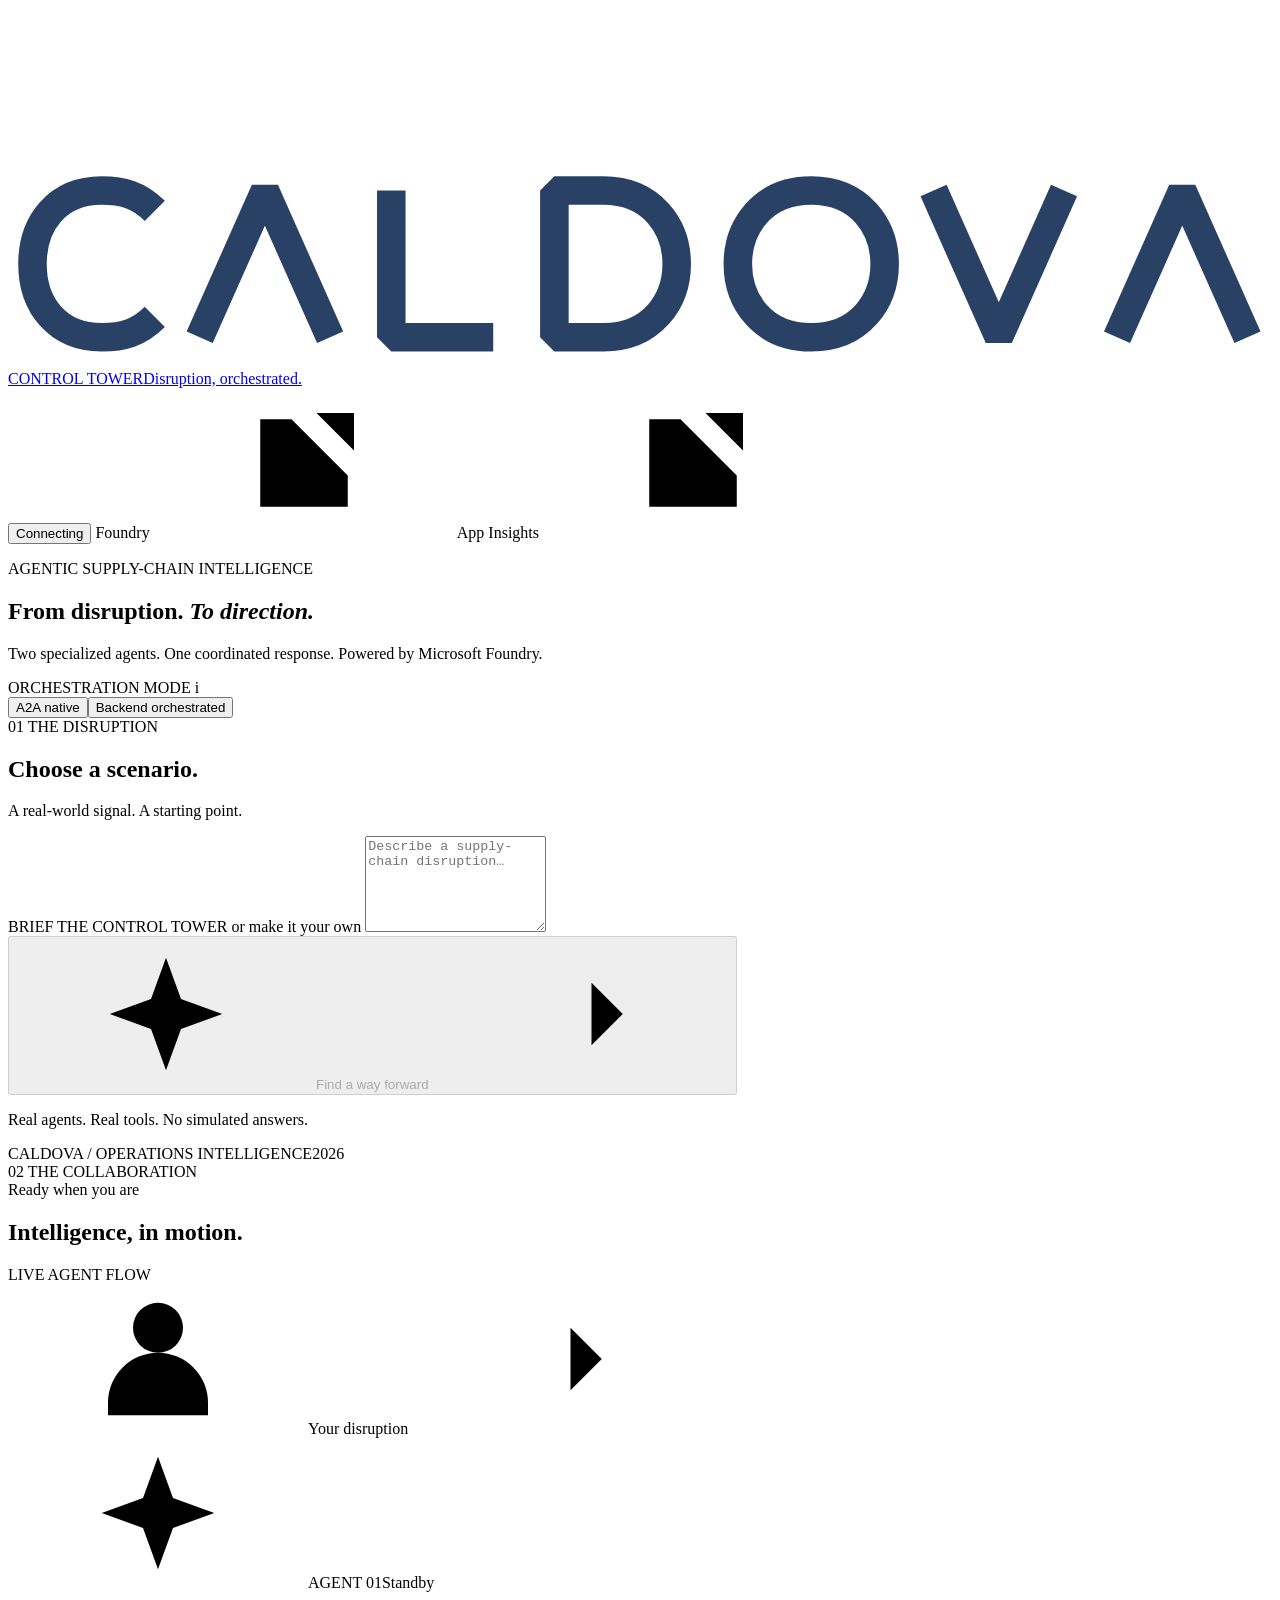
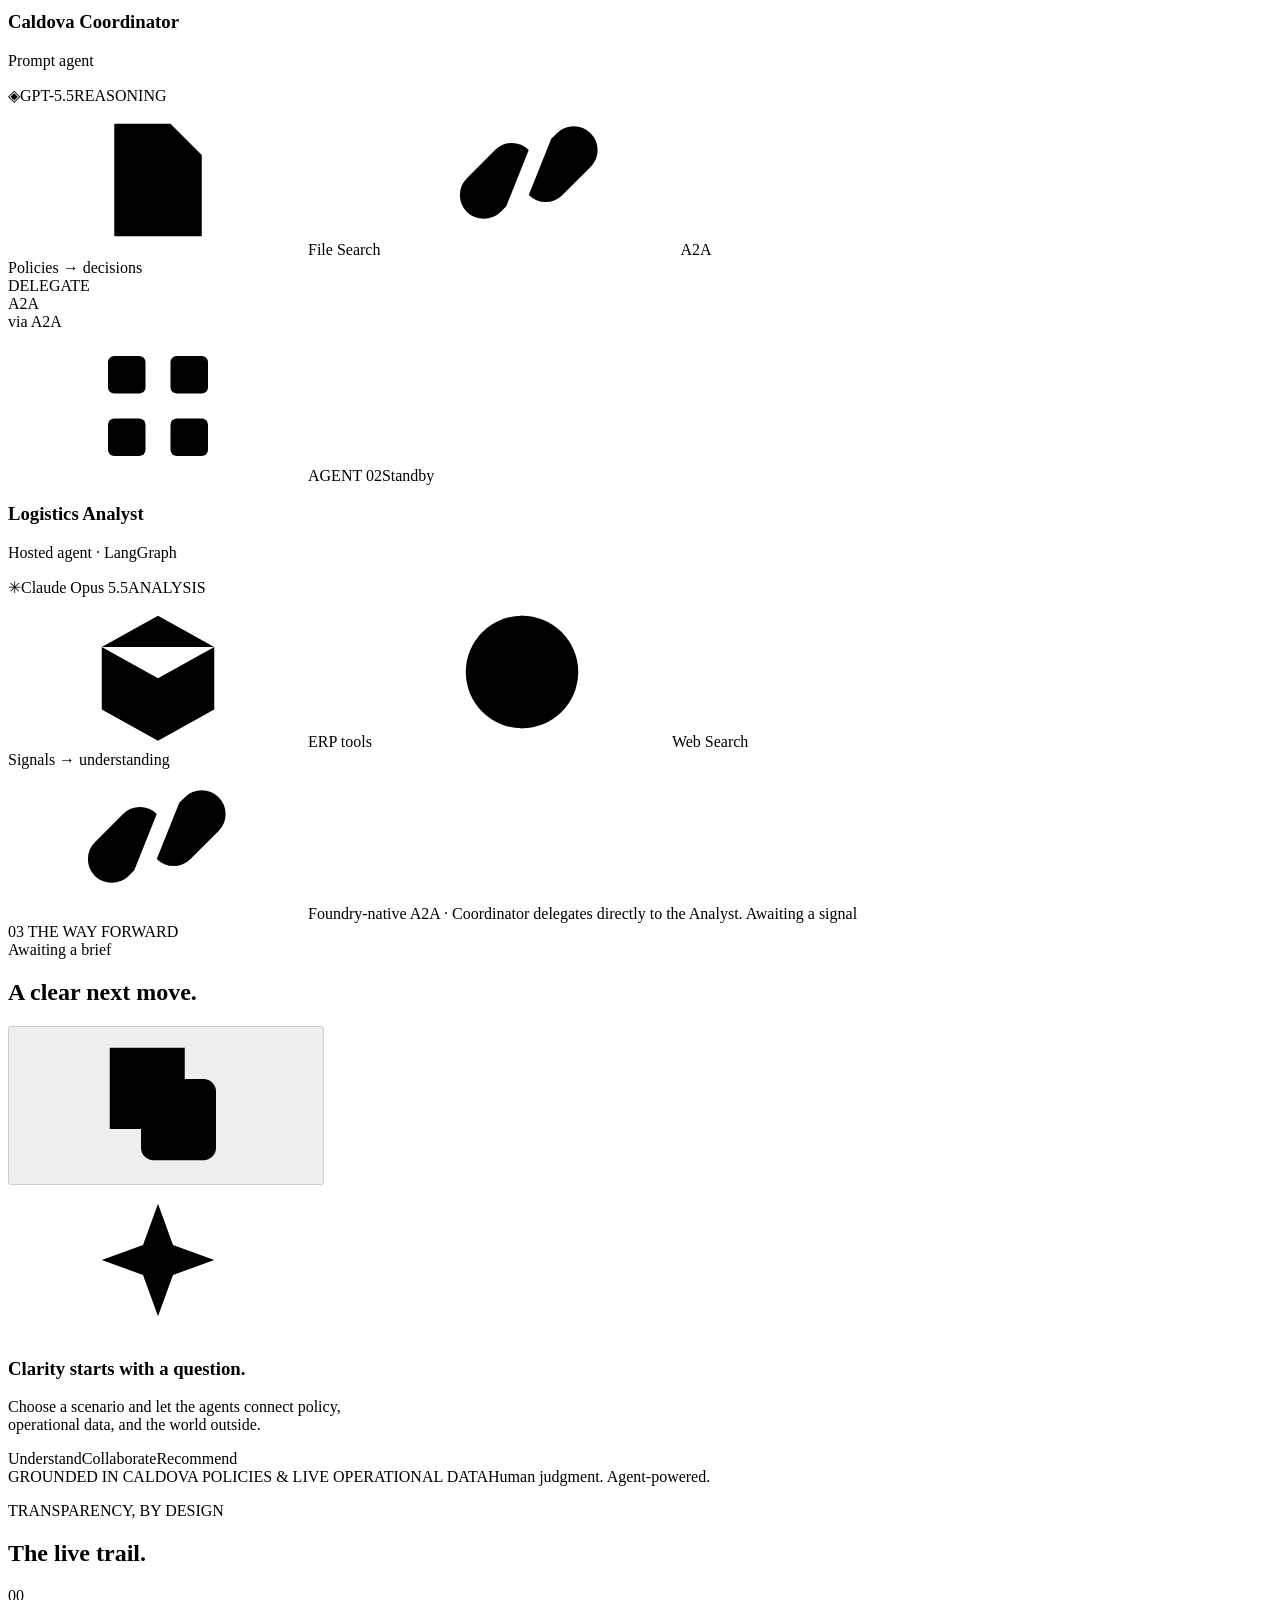
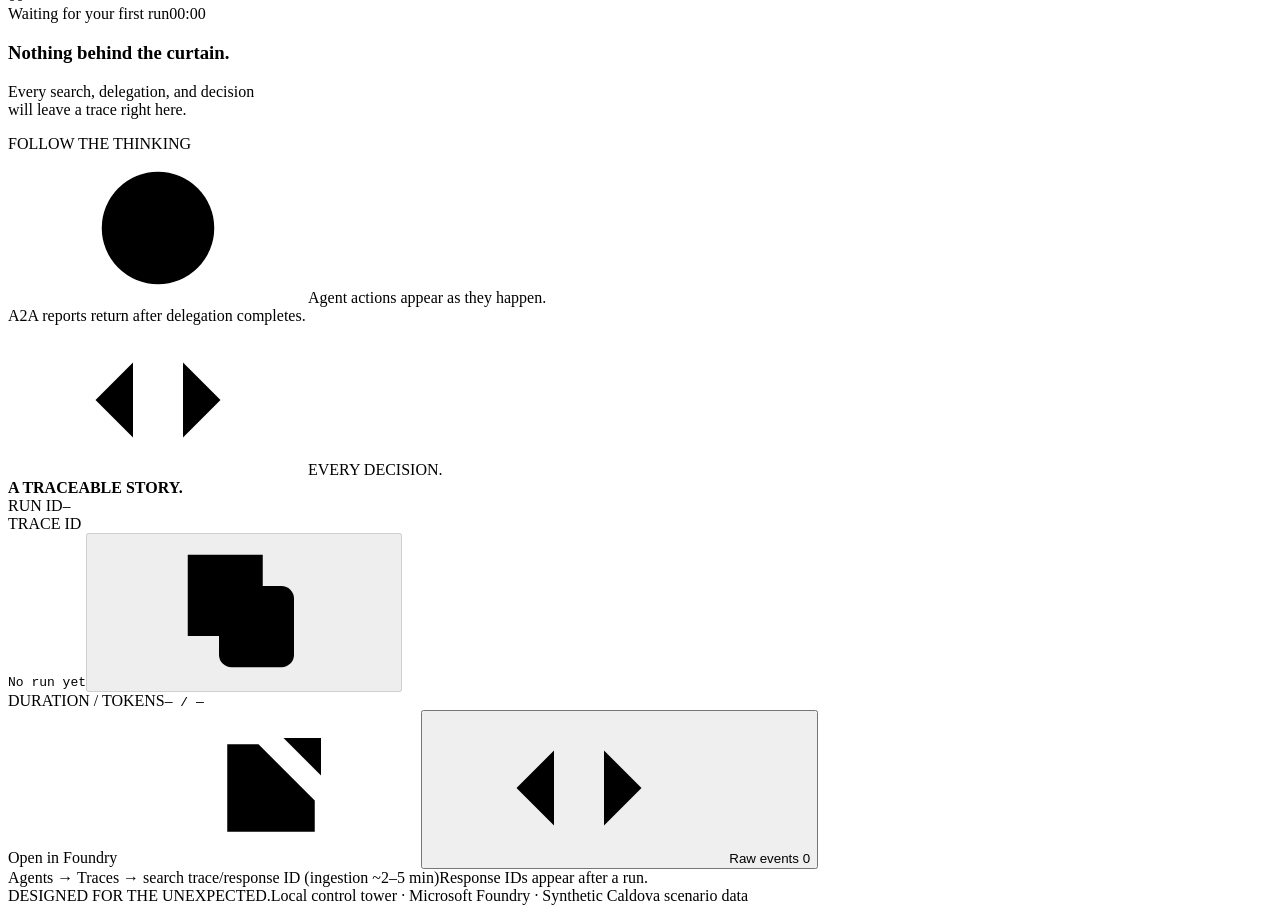
==== app/frontend/index.html @ 80d9e2ce "Caldova Control Tower: Microsoft Foundry multi-agent demo Two Microsoft Foundry agents handle a supp" ====
<!doctype html>
<html lang="en">
<head>
  <meta charset="utf-8">
  <meta name="viewport" content="width=device-width, initial-scale=1">
  <meta name="theme-color" content="#ECECEC">
  <meta name="description" content="Caldova Control Tower — real Microsoft Foundry agents, working together on supply-chain disruption response.">
  <title>CALDOVA — Control Tower</title>
  <link rel="icon" href="data:image/svg+xml,%3Csvg xmlns='http://www.w3.org/2000/svg' viewBox='0 0 40 40'%3E%3Crect width='40' height='40' rx='12' fill='%232A4166'/%3E%3Cpath d='M28 12a11 11 0 1 0 0 16' fill='none' stroke='white' stroke-width='4'/%3E%3C/svg%3E">
  <link rel="stylesheet" href="/static/styles.css">
  <script type="module" src="/static/app.js"></script>
</head>
<body>
  <svg class="icon-library" aria-hidden="true" xmlns="http://www.w3.org/2000/svg">
    <symbol id="i-arrow" viewBox="0 0 24 24"><path d="M5 12h14m-5-5 5 5-5 5"/></symbol>
    <symbol id="i-external" viewBox="0 0 24 24"><path d="M14 4h6v6m0-6-10 10M10 5H5v14h14v-5"/></symbol>
    <symbol id="i-grid" viewBox="0 0 24 24"><rect x="4" y="4" width="6" height="6" rx="1"/><rect x="14" y="4" width="6" height="6" rx="1"/><rect x="4" y="14" width="6" height="6" rx="1"/><rect x="14" y="14" width="6" height="6" rx="1"/></symbol>
    <symbol id="i-spark" viewBox="0 0 24 24"><path d="m12 3 2.4 6.6L21 12l-6.6 2.4L12 21l-2.4-6.6L3 12l6.6-2.4Z"/></symbol>
    <symbol id="i-file" viewBox="0 0 24 24"><path d="M14 3H5v18h14V8Zm0 0v5h5M8 12h8m-8 4h6"/></symbol>
    <symbol id="i-link" viewBox="0 0 24 24"><path d="m9 15 6-6m-7 9-1 1a4.2 4.2 0 0 1-6-6l5-5a4.2 4.2 0 0 1 6 0m4-2 1-1a4.2 4.2 0 0 1 6 6l-5 5a4.2 4.2 0 0 1-6 0" transform="translate(1 0) scale(.9)"/></symbol>
    <symbol id="i-globe" viewBox="0 0 24 24"><circle cx="12" cy="12" r="9"/><ellipse cx="12" cy="12" rx="4" ry="9"/><path d="M3 12h18"/></symbol>
    <symbol id="i-box" viewBox="0 0 24 24"><path d="m12 3 9 5-9 5-9-5Zm-9 5v10l9 5 9-5V8M12 13v10M7 5.8l9 5"/></symbol>
    <symbol id="i-check" viewBox="0 0 24 24"><path d="m5 12 4 4L19 6"/></symbol>
    <symbol id="i-clock" viewBox="0 0 24 24"><circle cx="12" cy="12" r="9"/><path d="M12 6v6l4 2"/></symbol>
    <symbol id="i-copy" viewBox="0 0 24 24"><rect x="8" y="8" width="12" height="13" rx="2"/><path d="M15 8V3H3v13h5"/></symbol>
    <symbol id="i-code" viewBox="0 0 24 24"><path d="m8 6-6 6 6 6m8-12 6 6-6 6M14 4l-4 16"/></symbol>
    <symbol id="i-user" viewBox="0 0 24 24"><circle cx="12" cy="7" r="4"/><path d="M4 21v-2a8 8 0 0 1 16 0v2"/></symbol>
    <symbol id="i-alert" viewBox="0 0 24 24"><path d="m12 3 10 18H2Zm0 6v5m0 3v.2"/></symbol>
    <symbol id="i-chevron" viewBox="0 0 24 24"><path d="m7 10 5 5 5-5"/></symbol>
  </svg>

  <header class="site-header">
    <a class="brand" href="/" aria-label="Caldova Control Tower home"><svg class="wordmark" xmlns="http://www.w3.org/2000/svg" viewBox="0 0 310 50" role="img" aria-label="Caldova"><g fill="none" stroke="#2A4166" stroke-width="7" stroke-linejoin="bevel"><path d="M36 12C32 8 28 7 23 7 12 7 6 15 6 25s6 18 17 18c5 0 9-1 13-5M47 43 63 7 79 43M94 7v36h25M134 7h12c24 0 24 36 0 36h-12ZM197 7c-24 0-24 36 0 36s24-36 0-36ZM227 7l16 36 16-36M272 43 288 7l16 36"/></g></svg><span class="brand-rule"></span><span class="brand-name">CONTROL TOWER<span>Disruption, orchestrated.</span></span></a>
    <div class="header-actions">
      <button id="connection" class="connection" title="Checking both agents" aria-label="Check Foundry connection"><span class="status-dot"></span><span id="connection-label">Connecting</span></button>
      <a id="foundry-link" class="header-link" target="_blank" rel="noopener noreferrer">Foundry <svg class="icon"><use href="#i-external"/></svg></a>
      <a id="insights-link" class="header-link" target="_blank" rel="noopener noreferrer">App Insights <svg class="icon"><use href="#i-external"/></svg></a>
    </div>
  </header>

  <main class="shell">
    <section class="intro">
      <div><p class="eyebrow"><span class="tiny-line"></span> AGENTIC SUPPLY-CHAIN INTELLIGENCE</p><h1>From disruption. <em>To direction.</em></h1><p class="intro-subtitle">Two specialized agents. One coordinated response. Powered by Microsoft Foundry.</p></div>
      <div class="mode-control"><span class="mode-label">ORCHESTRATION MODE <span class="info-dot" title="A2A: Foundry delegates natively. Backend: a three-phase fallback streams the analyst's tool activity.">i</span></span><div class="segmented" role="group" aria-label="Orchestration mode"><button class="selected" data-mode="a2a" aria-pressed="true"><span class="mini-dot"></span>A2A native</button><button data-mode="orchestrated" aria-pressed="false">Backend orchestrated</button></div></div>
    </section>

    <div class="workspace">
      <aside class="scenario-column">
        <div class="section-label"><span>01</span> THE DISRUPTION</div>
        <h2>Choose a scenario.</h2><p class="muted small">A real-world signal. A starting point.</p>
        <div id="scenarios" class="scenario-list" aria-label="Disruption scenarios"></div>
        <label class="prompt-label" for="prompt">BRIEF THE CONTROL TOWER <span>or make it your own</span></label>
        <textarea id="prompt" rows="6" maxlength="16000" placeholder="Describe a supply-chain disruption…" aria-describedby="prompt-help"></textarea>
        <button id="run-button" class="run-button" disabled><svg class="icon"><use href="#i-spark"/></svg><span>Find a way forward</span><svg class="icon"><use href="#i-arrow"/></svg></button>
        <p id="prompt-help" class="local-note"><span class="status-dot"></span> Real agents. Real tools. No simulated answers.</p>
        <div class="scenario-footer"><span>CALDOVA / OPERATIONS INTELLIGENCE</span><span>2026</span></div>
      </aside>

      <section class="main-column">
        <section class="flow-panel panel" aria-label="Live agent flow">
          <div class="panel-top"><div class="section-label"><span>02</span> THE COLLABORATION</div><span id="flow-state" class="quiet-badge"><span class="status-dot"></span>Ready when you are</span></div>
          <div class="flow-caption"><h2>Intelligence, in motion.</h2><span class="live-label"><span></span> LIVE AGENT FLOW</span></div>
          <div id="flow-canvas" class="flow-canvas">
            <div class="request-origin"><svg class="icon"><use href="#i-user"/></svg><span>Your disruption</span><svg class="icon"><use href="#i-arrow"/></svg></div>
            <div class="flow-lane">
              <article id="agent-coordinator" class="agent-card" data-status="idle">
                <div class="agent-top"><span class="agent-avatar coordinator-avatar"><svg class="icon"><use href="#i-spark"/></svg></span><span class="agent-number">AGENT 01</span><span class="agent-status" id="status-coordinator">Standby</span></div>
                <h3>Caldova Coordinator</h3><p class="agent-kind">Prompt agent</p>
                <div class="model-line"><span class="model-symbol">◈</span><span id="coordinator-model">GPT-5.5</span><span class="model-tag">REASONING</span></div>
                <div class="tool-chips"><span data-tool="file_search"><svg class="icon"><use href="#i-file"/></svg>File Search</span><span data-tool="a2a"><svg class="icon"><use href="#i-link"/></svg>A2A</span></div>
                <div class="agent-bottom"><span class="status-dot"></span><span id="detail-coordinator">Policies → decisions</span></div>
              </article>
              <div id="handoff-edge" class="handoff-edge" aria-label="Agent collaboration connection"><span class="edge-route">DELEGATE</span><div class="edge-track"><i></i><i></i><span>A2A</span></div><span id="edge-label" class="edge-label">via A2A</span></div>
              <article id="agent-analyst" class="agent-card" data-status="idle">
                <div class="agent-top"><span class="agent-avatar analyst-avatar"><svg class="icon"><use href="#i-grid"/></svg></span><span class="agent-number">AGENT 02</span><span class="agent-status" id="status-analyst">Standby</span></div>
                <h3>Logistics Analyst</h3><p class="agent-kind">Hosted agent · LangGraph</p>
                <div class="model-line"><span class="model-symbol analyst-symbol">✳</span><span id="analyst-model">Claude Opus 5.5</span><span class="model-tag">ANALYSIS</span></div>
                <div class="tool-chips"><span data-tool="function mcp"><svg class="icon"><use href="#i-box"/></svg>ERP tools</span><span data-tool="web_search"><svg class="icon"><use href="#i-globe"/></svg>Web Search</span></div>
                <div class="agent-bottom"><span class="status-dot"></span><span id="detail-analyst">Signals → understanding</span></div>
              </article>
            </div>
          </div>
          <div class="flow-footnote"><svg class="icon"><use href="#i-link"/></svg><span id="mode-explainer">Foundry-native A2A · Coordinator delegates directly to the Analyst.</span><span class="flow-legend"><i></i> Awaiting a signal</span></div>
        </section>

        <section class="recommendation panel" aria-labelledby="recommendation-title">
          <div class="panel-top"><div class="section-label"><span>03</span> THE WAY FORWARD</div><span id="recommendation-state" class="quiet-badge">Awaiting a brief</span></div>
          <div class="recommendation-title"><h2 id="recommendation-title">A clear next move.</h2><button id="copy-recommendation" class="icon-button" title="Copy recommendation" aria-label="Copy recommendation" disabled><svg class="icon"><use href="#i-copy"/></svg></button></div>
          <div id="run-error" class="error-banner" role="alert" hidden></div>
          <div id="recommendation-empty" class="recommendation-empty"><span class="empty-spark"><svg class="icon"><use href="#i-spark"/></svg></span><h3>Clarity starts with a question.</h3><p>Choose a scenario and let the agents connect policy,<br>operational data, and the world outside.</p><div class="empty-steps"><span>Understand</span><i></i><span>Collaborate</span><i></i><span>Recommend</span></div></div>
          <div id="recommendation-text" class="markdown recommendation-content" aria-live="polite" aria-busy="false" hidden></div>
          <details id="analyst-report" class="analyst-report" hidden><summary><svg class="icon"><use href="#i-grid"/></svg>Logistics Analyst report<span>SUPPORTING INTELLIGENCE</span><svg class="icon"><use href="#i-chevron"/></svg></summary><div id="analyst-text" class="markdown"></div></details>
          <div class="recommendation-footer"><span><span class="status-dot"></span> GROUNDED IN CALDOVA POLICIES & LIVE OPERATIONAL DATA</span><span id="answer-timing">Human judgment. Agent-powered.</span></div>
        </section>
      </section>

      <aside class="timeline-panel panel" aria-labelledby="timeline-title">
        <div class="timeline-header"><div><p class="eyebrow">TRANSPARENCY, BY DESIGN</p><h2 id="timeline-title">The live trail.</h2></div><span id="event-count" class="event-count">00</span></div>
        <div class="timeline-toolbar"><span><span id="timeline-dot" class="status-dot"></span><span id="timeline-state">Waiting for your first run</span></span><span id="elapsed">00:00</span></div>
        <div id="timeline" class="timeline" aria-live="polite"><div id="timeline-empty" class="timeline-empty"><div class="trail-illustration"><span></span><i></i><span></span><i></i><span></span></div><h3>Nothing behind the curtain.</h3><p>Every search, delegation, and decision<br>will leave a trace right here.</p><span class="timeline-empty-tag">FOLLOW THE THINKING</span></div></div>
        <div class="timeline-footer"><svg class="icon"><use href="#i-clock"/></svg>Agent actions appear as they happen.<br><span>A2A reports return after delegation completes.</span></div>
      </aside>
    </div>

    <section class="observability panel" aria-label="Run observability">
      <div class="trace-heading"><svg class="icon"><use href="#i-code"/></svg><span>EVERY DECISION.<br><strong>A TRACEABLE STORY.</strong></span></div>
      <div class="trace-field run-field"><span>RUN ID</span><code id="run-id">—</code></div>
      <div class="trace-field trace-id-field"><span>TRACE ID</span><div><code id="trace-id">No run yet</code><button id="copy-trace" class="icon-button" title="Copy trace ID" aria-label="Copy trace ID" disabled><svg class="icon"><use href="#i-copy"/></svg></button></div></div>
      <div class="trace-field duration-field"><span>DURATION / TOKENS</span><code id="run-metrics">— / —</code></div>
      <div class="trace-actions"><a id="trace-link" class="trace-link" target="_blank" rel="noopener noreferrer">Open in Foundry <svg class="icon"><use href="#i-external"/></svg></a><button id="debug-toggle" class="debug-toggle" aria-expanded="false" aria-controls="debug-drawer"><svg class="icon"><use href="#i-code"/></svg>Raw events <span id="raw-count">0</span></button></div>
      <div class="trace-hint"><span id="trace-hint">Agents → Traces → search trace/response ID (ingestion ~2–5 min)</span><span id="response-ids">Response IDs appear after a run.</span></div>
    </section>
    <section id="debug-drawer" class="debug-drawer" hidden><div class="debug-top"><span>FOUNDRY RESPONSES / RAW EVENT STREAM</span><button id="copy-debug" class="header-link">Copy JSON</button></div><pre id="debug-content">No raw events yet.</pre></section>
    <footer class="page-footer"><span>DESIGNED FOR THE UNEXPECTED.</span><span>Local control tower <i>·</i> Microsoft Foundry <i>·</i> Synthetic Caldova scenario data</span></footer>
  </main>
  <div id="toast" class="toast" role="status"></div>
</body>
</html>
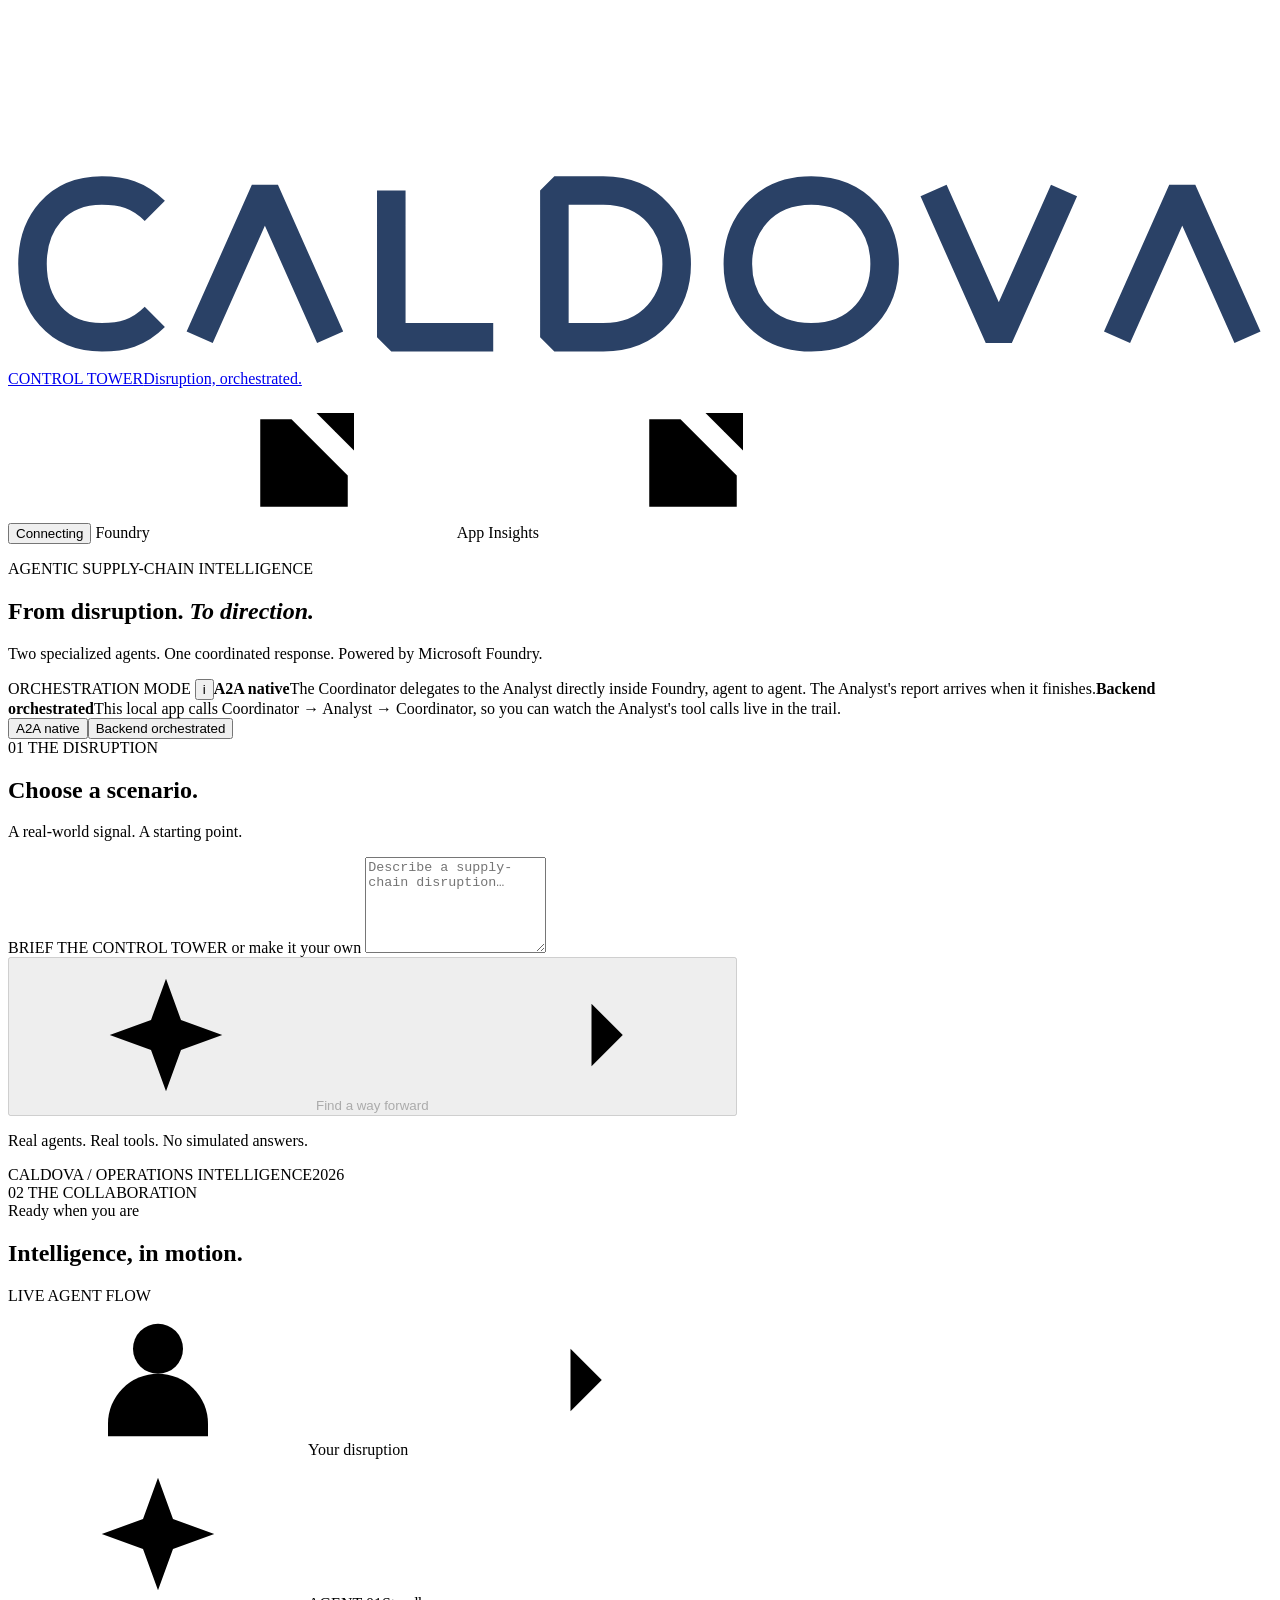
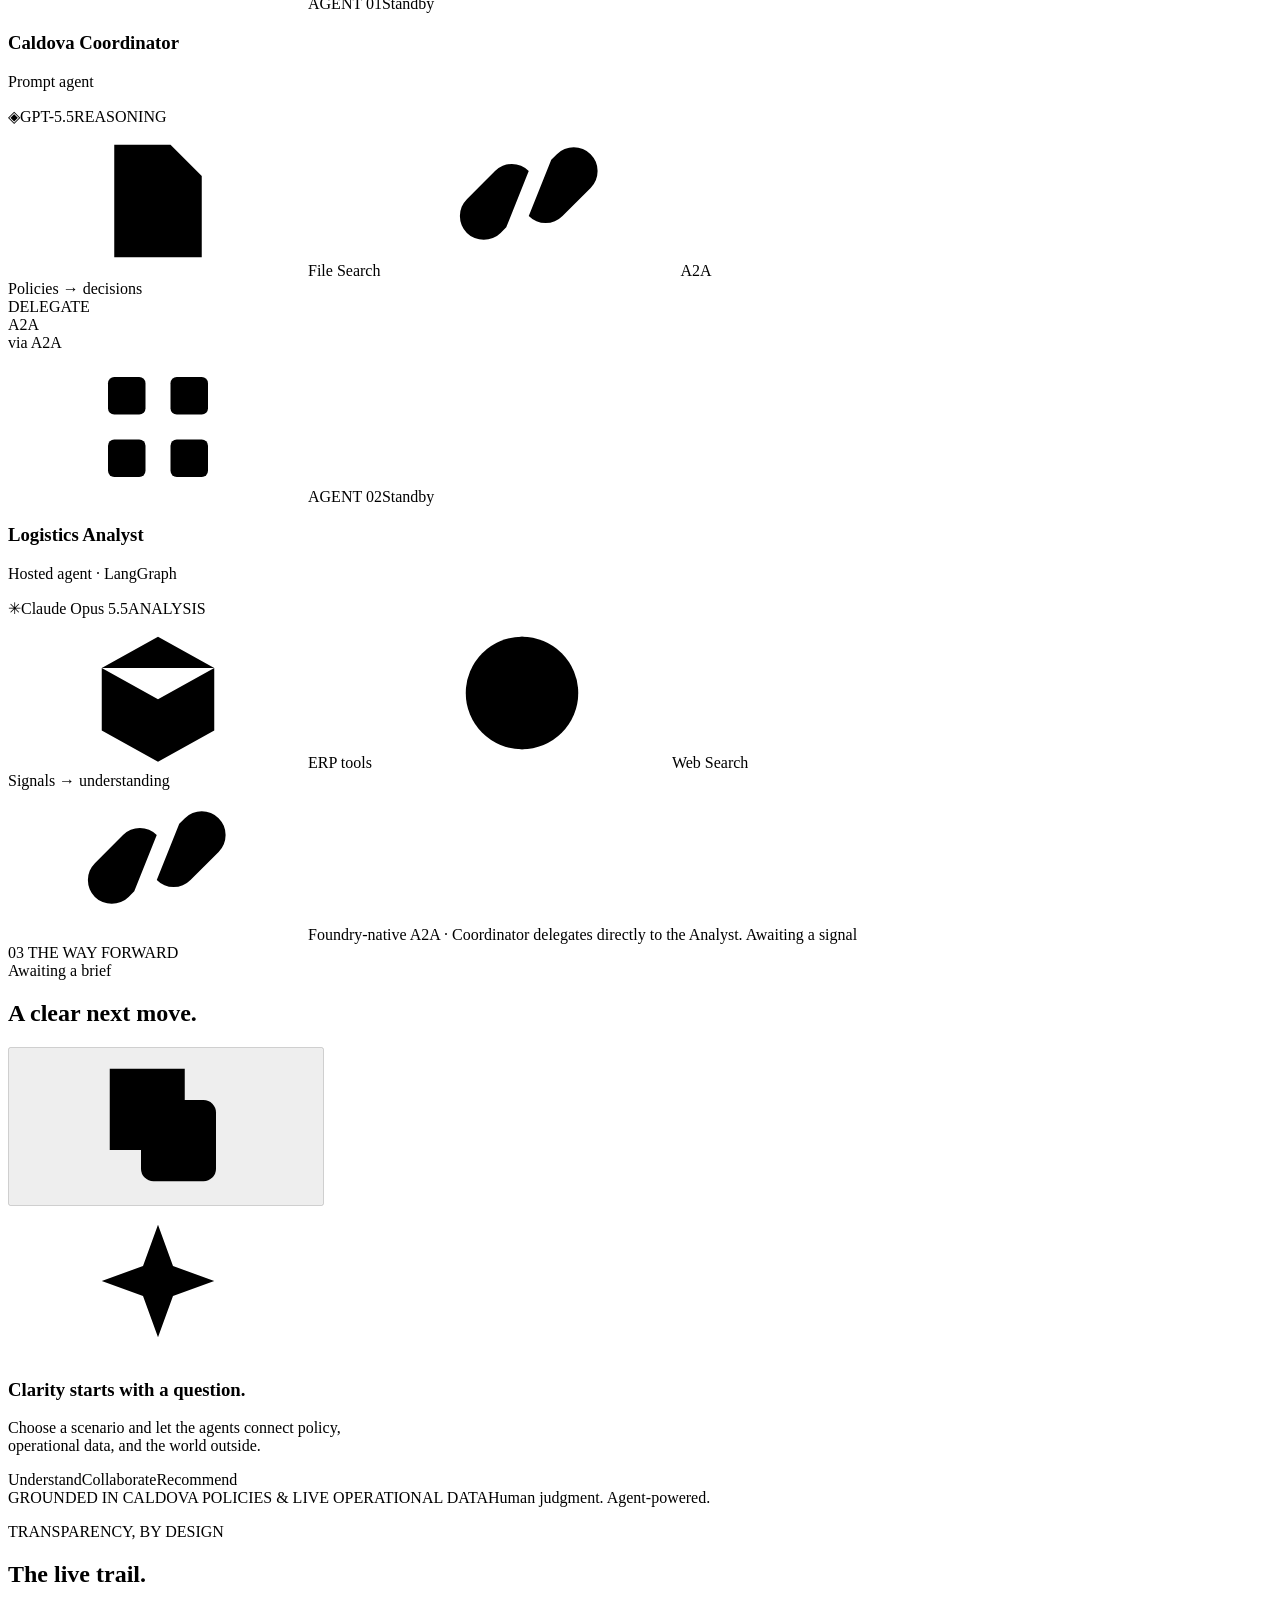
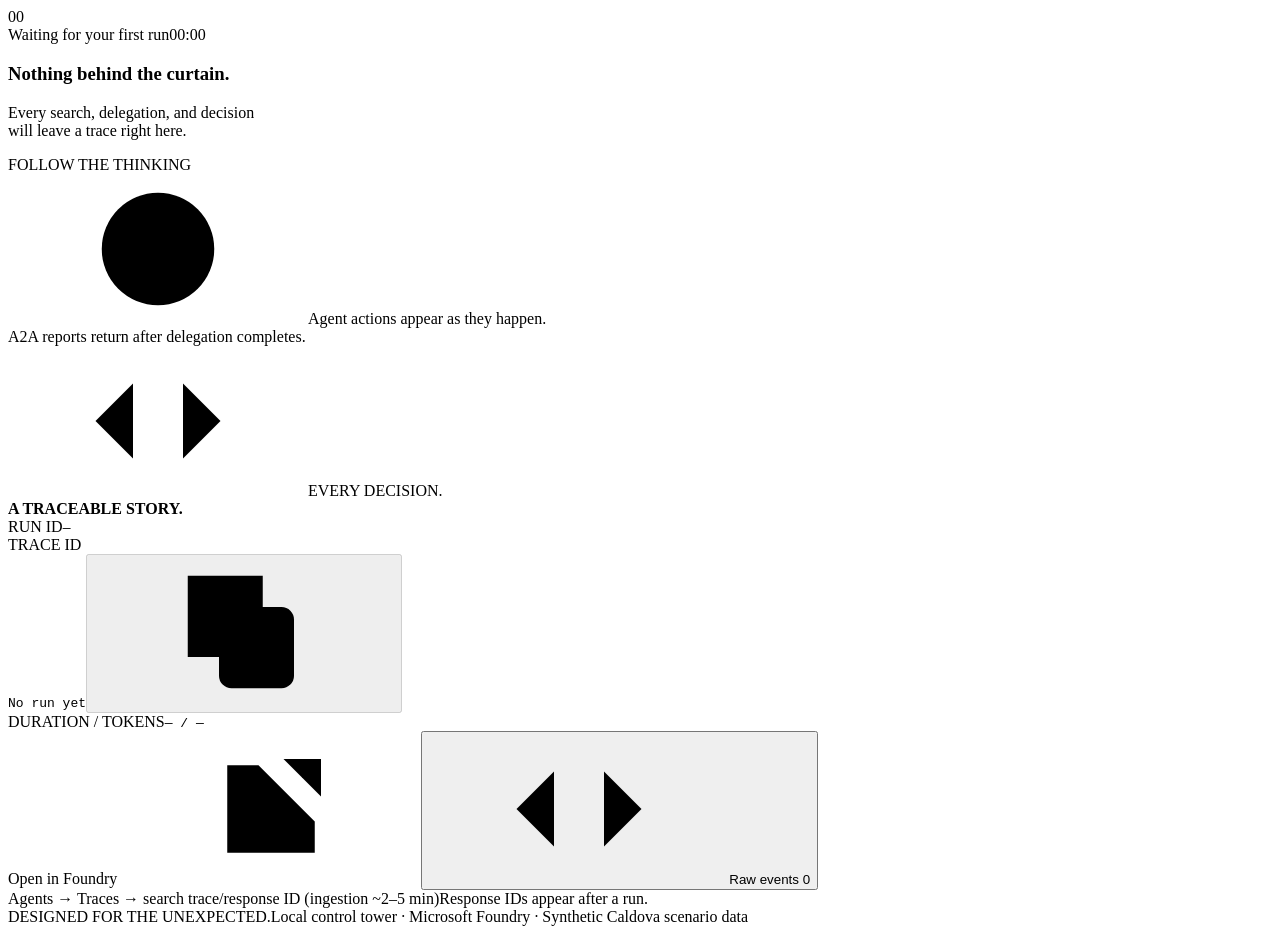
==== commit b9dd6c59: "Fix the orchestration-mode info tooltip The "i" next to Orchestration mode relied on the browser's n" ====
--- a/app/frontend/index.html
+++ b/app/frontend/index.html
@@ -41,7 +41,7 @@
   <main class="shell">
     <section class="intro">
       <div><p class="eyebrow"><span class="tiny-line"></span> AGENTIC SUPPLY-CHAIN INTELLIGENCE</p><h1>From disruption. <em>To direction.</em></h1><p class="intro-subtitle">Two specialized agents. One coordinated response. Powered by Microsoft Foundry.</p></div>
-      <div class="mode-control"><span class="mode-label">ORCHESTRATION MODE <span class="info-dot" title="A2A: Foundry delegates natively. Backend: a three-phase fallback streams the analyst's tool activity.">i</span></span><div class="segmented" role="group" aria-label="Orchestration mode"><button class="selected" data-mode="a2a" aria-pressed="true"><span class="mini-dot"></span>A2A native</button><button data-mode="orchestrated" aria-pressed="false">Backend orchestrated</button></div></div>
+      <div class="mode-control"><span class="mode-label">ORCHESTRATION MODE <span class="info-tip"><button type="button" class="info-dot" aria-label="About the orchestration modes" aria-describedby="mode-tip">i</button><span class="tip-bubble" id="mode-tip" role="tooltip"><span class="tip-row"><b>A2A native</b>The Coordinator delegates to the Analyst directly inside Foundry, agent to agent. The Analyst's report arrives when it finishes.</span><span class="tip-row"><b>Backend orchestrated</b>This local app calls Coordinator → Analyst → Coordinator, so you can watch the Analyst's tool calls live in the trail.</span></span></span></span><div class="segmented" role="group" aria-label="Orchestration mode"><button class="selected" data-mode="a2a" aria-pressed="true"><span class="mini-dot"></span>A2A native</button><button data-mode="orchestrated" aria-pressed="false">Backend orchestrated</button></div></div>
     </section>
 
     <div class="workspace">
